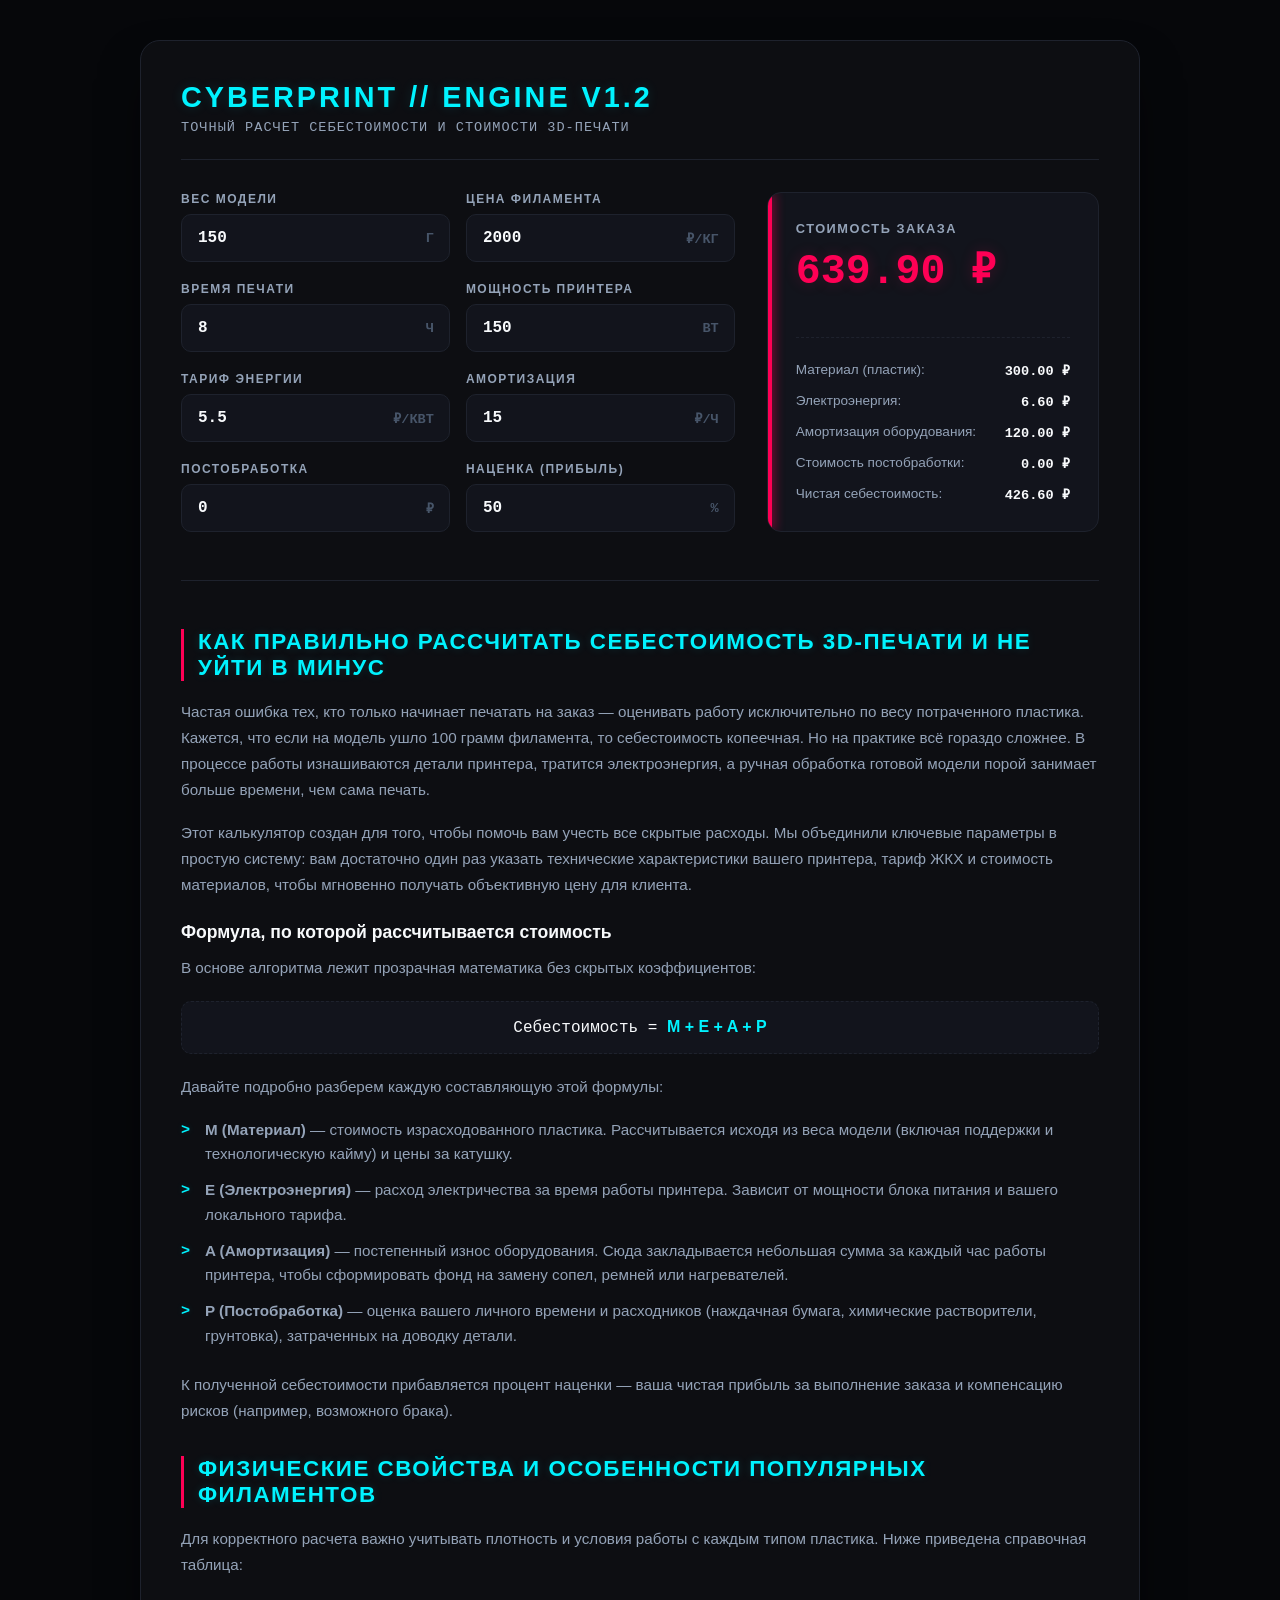
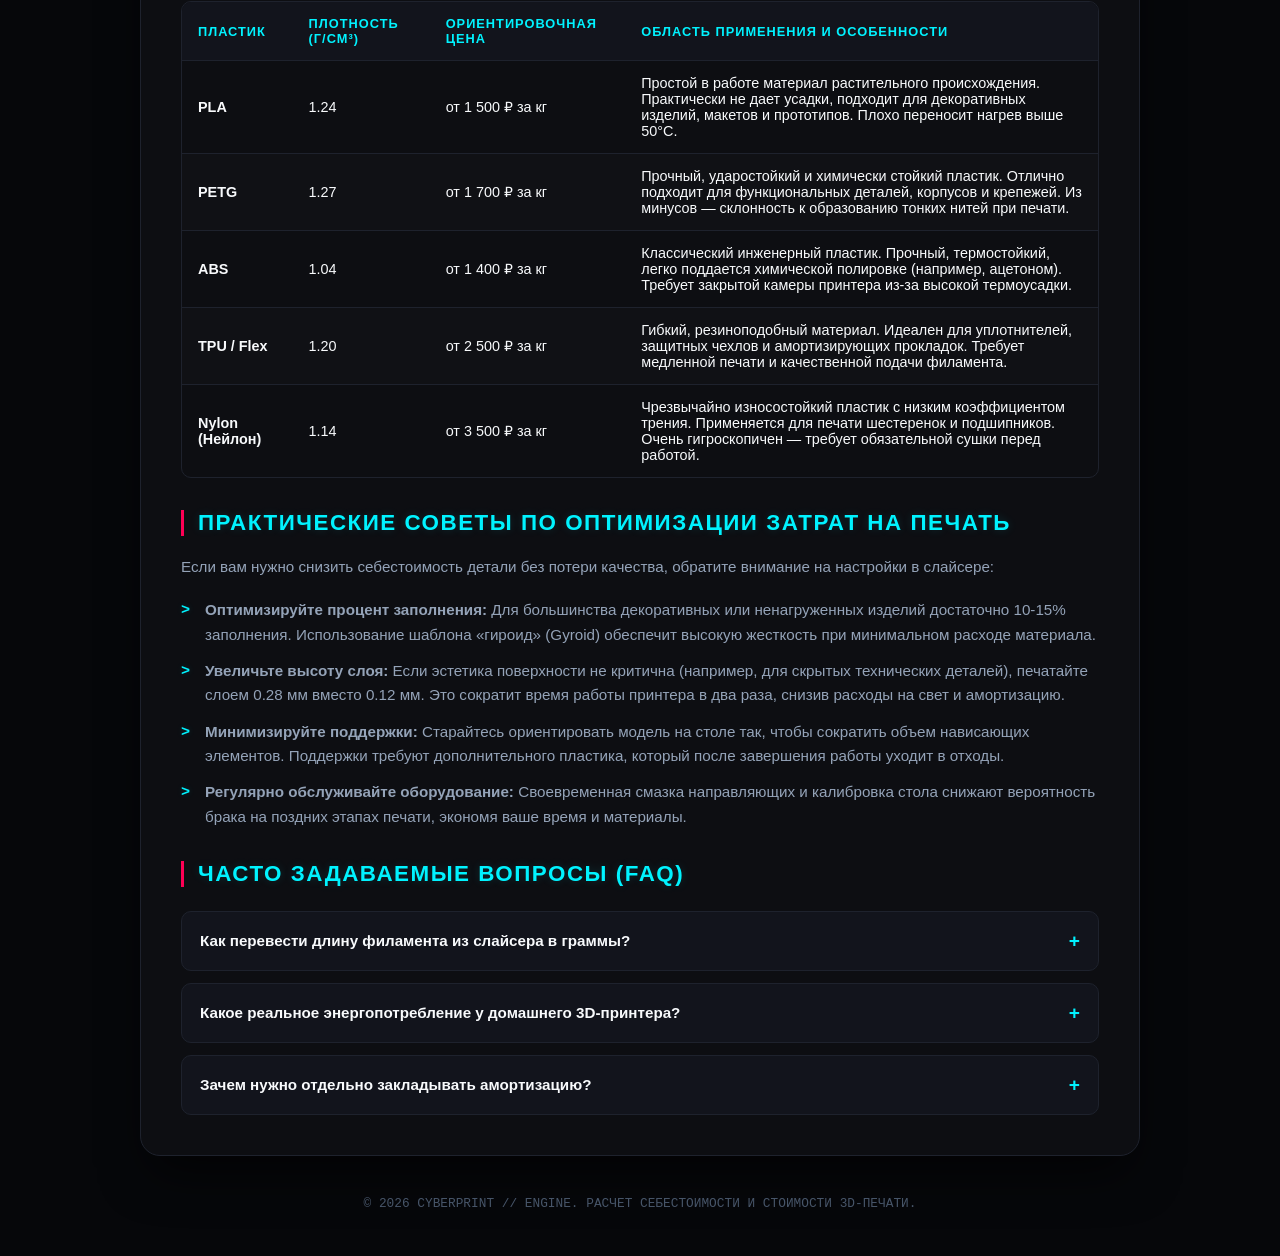
==== 3d-calculator/index.html @ 4d21d2ae "Чистка структуры проекта" ====
<!DOCTYPE html>
<html lang="ru">
<head>
    <meta charset="UTF-8">
    <meta name="viewport" content="width=device-width, initial-scale=1.0">
    <title>Калькулятор стоимости 3D-печати — Простой расчет себестоимости</title>
    <meta name="description" content="Интерактивный калькулятор себестоимости 3D-печати. Простой и точный расчет расходов на пластик, электроэнергию, амортизацию принтера и работу на лету.">
    <meta name="keywords" content="калькулятор 3d печати, расчет стоимости 3д печати, себестоимость 3д печати, калькулятор пластика fdm, расчет цены 3d печати, калькулятор pla abs petg">
    
    <meta name="robots" content="index, follow">
    <link rel="canonical" href="https://yourdomain.ru/">

    <script type="application/ld+json">
    {
      "@context": "https://schema.org",
      "@type": "WebApplication",
      "name": "Cyberprint 3D Engine",
      "url": "https://yourdomain.ru/",
      "operatingSystem": "All",
      "applicationCategory": "BusinessApplication",
      "browserRequirements": "Requires HTML5/JavaScript",
      "genre": "Calculator",
      "offers": {
        "@type": "Offer",
        "price": "0",
        "priceCurrency": "RUB"
      },
      "abstract": "Калькулятор для мгновенного расчета реальной себестоимости и наценки на 3D-печать."
    }
    </script>

    <style>
        :root {
            --bg-base: #06070a;
            --bg-panel: #0d0e12;
            --bg-input: #12141c;
            --border: #1e222d;
            --border-focus: #00f3ff;
            --neon-cyan: #00f3ff;
            --neon-pink: #ff0055;
            --text-primary: #f8fafc;
            --text-secondary: #94a3b8;
            --text-muted: #475569;
            --shadow-cyan: rgba(0, 243, 255, 0.15);
            --shadow-pink: rgba(255, 0, 85, 0.2);
        }

        * {
            box-sizing: border-box;
            margin: 0;
            padding: 0;
            font-family: -apple-system, BlinkMacSystemFont, "Segoe UI", Roboto, Helvetica, Arial, sans-serif;
            -webkit-tap-highlight-color: transparent;
        }

        body {
            background-color: var(--bg-base);
            color: var(--text-primary);
            min-height: 100vh;
            display: flex;
            flex-direction: column;
            align-items: center;
            padding: 40px 20px;
        }

        .container {
            width: 100%;
            max-width: 1000px;
            background: var(--bg-panel);
            border: 1px solid var(--border);
            border-radius: 20px;
            padding: 40px;
            box-shadow: 0 25px 50px -12px rgba(0, 0, 0, 0.7);
        }

        header {
            border-bottom: 1px solid var(--border);
            padding-bottom: 24px;
            margin-bottom: 32px;
            text-align: left;
        }

        h1 {
            font-size: 1.8rem;
            font-weight: 900;
            text-transform: uppercase;
            letter-spacing: 3px;
            color: var(--neon-cyan);
            text-shadow: 0 0 12px var(--shadow-cyan);
        }

        .subtitle {
            font-size: 0.85rem;
            color: var(--text-secondary);
            margin-top: 6px;
            font-family: monospace;
            text-transform: uppercase;
            letter-spacing: 1px;
        }

        .calc-grid {
            display: grid;
            grid-template-columns: 1.25fr 0.75fr;
            gap: 32px;
            margin-bottom: 48px;
        }

        @media (max-width: 850px) {
            .calc-grid {
                grid-template-columns: 1fr;
                gap: 24px;
            }
            .container {
                padding: 24px 16px;
            }
        }

        .calculator-inputs {
            display: grid;
            grid-template-columns: 1fr 1fr;
            gap: 20px 16px;
        }

        @media (max-width: 480px) {
            .calculator-inputs {
                grid-template-columns: 1fr;
            }
        }

        .input-group {
            display: flex;
            flex-direction: column;
            gap: 8px;
        }

        label {
            font-size: 0.75rem;
            color: var(--text-secondary);
            text-transform: uppercase;
            letter-spacing: 1.5px;
            font-weight: 700;
        }

        .input-wrapper {
            position: relative;
            display: flex;
            align-items: center;
        }

        input {
            width: 100%;
            background-color: var(--bg-input);
            border: 1px solid var(--border);
            color: var(--text-primary);
            padding: 14px 16px;
            padding-right: 50px;
            border-radius: 10px;
            font-size: 1rem;
            font-weight: 600;
            font-family: monospace;
            transition: all 0.2s ease;
            outline: none;
        }

        input:focus {
            border-color: var(--border-focus);
            box-shadow: 0 0 14px var(--shadow-cyan);
        }

        input::-webkit-outer-spin-button,
        input::-webkit-inner-spin-button {
            -webkit-appearance: none;
            margin: 0;
        }
        input[type=number] {
            -moz-appearance: textfield;
        }

        .unit {
            position: absolute;
            right: 16px;
            font-size: 0.85rem;
            color: var(--text-muted);
            font-weight: 700;
            pointer-events: none;
            text-transform: uppercase;
            font-family: monospace;
        }

        .results-panel {
            background-color: var(--bg-input);
            border: 1px solid var(--border);
            border-radius: 14px;
            padding: 28px;
            display: flex;
            flex-direction: column;
            justify-content: space-between;
            position: relative;
            overflow: hidden;
        }

        .results-panel::before {
            content: '';
            position: absolute;
            top: 0;
            left: 0;
            width: 4px;
            height: 100%;
            background-color: var(--neon-pink);
            box-shadow: 0 0 12px var(--neon-pink);
        }

        .result-title {
            font-size: 0.8rem;
            color: var(--text-secondary);
            text-transform: uppercase;
            letter-spacing: 1.5px;
            margin-bottom: 8px;
            font-weight: 700;
        }

        .total-price {
            font-size: 2.6rem;
            font-weight: 900;
            color: var(--neon-pink);
            text-shadow: 0 0 15px var(--shadow-pink);
            font-family: monospace;
            margin-bottom: 24px;
            word-break: break-all;
        }

        .breakdown {
            display: flex;
            flex-direction: column;
            gap: 14px;
            border-top: 1px dashed var(--border);
            padding-top: 24px;
        }

        .breakdown-item {
            display: flex;
            justify-content: space-between;
            font-size: 0.85rem;
        }

        .breakdown-label {
            color: var(--text-secondary);
        }

        .breakdown-value {
            font-family: monospace;
            color: var(--text-primary);
            font-weight: 700;
        }

        .seo-section {
            border-top: 1px solid var(--border);
            padding-top: 48px;
        }

        .seo-section h2 {
            color: var(--neon-cyan);
            font-size: 1.4rem;
            margin-top: 32px;
            margin-bottom: 18px;
            text-transform: uppercase;
            letter-spacing: 1.5px;
            border-left: 3px solid var(--neon-pink);
            padding-left: 14px;
            text-shadow: 0 0 10px var(--shadow-cyan);
        }

        .seo-section h2:first-of-type {
            margin-top: 0;
        }

        .seo-section h3 {
            color: var(--text-primary);
            font-size: 1.1rem;
            margin-top: 24px;
            margin-bottom: 12px;
            font-weight: 700;
        }

        .seo-section p {
            color: var(--text-secondary);
            font-size: 0.95rem;
            line-height: 1.7;
            margin-bottom: 18px;
        }

        .formula-box {
            background-color: var(--bg-input);
            border: 1px dashed var(--border);
            border-radius: 10px;
            padding: 16px;
            margin: 20px 0;
            text-align: center;
            font-family: monospace;
            font-size: 1rem;
            color: var(--text-primary);
            overflow-x: auto;
        }

        .formula-box span.math {
            color: var(--neon-cyan);
            font-weight: 700;
        }

        .seo-section ul {
            list-style: none;
            margin-bottom: 24px;
        }

        .seo-section li {
            position: relative;
            padding-left: 24px;
            margin-bottom: 12px;
            color: var(--text-secondary);
            font-size: 0.95rem;
            line-height: 1.6;
        }

        .seo-section li::before {
            content: '>';
            position: absolute;
            left: 0;
            color: var(--neon-cyan);
            font-weight: 900;
            font-family: monospace;
            text-shadow: 0 0 6px var(--shadow-cyan);
        }

        .seo-table-wrapper {
            overflow-x: auto;
            margin: 24px 0;
            border: 1px solid var(--border);
            border-radius: 10px;
        }

        .seo-table {
            width: 100%;
            border-collapse: collapse;
            font-size: 0.9rem;
            text-align: left;
            min-width: 500px;
        }

        .seo-table th, .seo-table td {
            padding: 14px 16px;
            border-bottom: 1px solid var(--border);
        }

        .seo-table th {
            background-color: var(--bg-input);
            color: var(--neon-cyan);
            font-weight: 700;
            text-transform: uppercase;
            letter-spacing: 1px;
            font-size: 0.8rem;
        }

        .seo-table tr:last-child td {
            border-bottom: none;
        }

        .seo-table tr:nth-child(even) {
            background-color: rgba(255, 255, 255, 0.01);
        }

        .faq-container {
            margin-top: 24px;
            display: flex;
            flex-direction: column;
            gap: 12px;
        }

        .faq-item {
            border: 1px solid var(--border);
            border-radius: 10px;
            background: var(--bg-input);
            overflow: hidden;
            transition: border-color 0.2s ease;
        }

        .faq-item:hover {
            border-color: var(--border-focus);
        }

        .faq-item summary {
            padding: 18px;
            font-weight: 700;
            cursor: pointer;
            color: var(--text-primary);
            list-style: none;
            display: flex;
            justify-content: space-between;
            align-items: center;
            font-size: 0.95rem;
            user-select: none;
        }

        .faq-item summary::-webkit-details-marker {
            display: none;
        }

        .faq-item summary::after {
            content: '+';
            color: var(--neon-cyan);
            font-weight: bold;
            font-size: 1.2rem;
            transition: transform 0.2s ease;
        }

        .faq-item[open] summary::after {
            content: '−';
            color: var(--neon-pink);
        }

        .faq-content {
            padding: 0 18px 18px 18px;
            color: var(--text-secondary);
            font-size: 0.9rem;
            line-height: 1.6;
            border-top: 1px solid rgba(30, 34, 45, 0.5);
            padding-top: 14px;
        }

        footer {
            margin-top: 40px;
            font-size: 0.8rem;
            color: var(--text-muted);
            text-align: center;
            font-family: monospace;
        }
    </style>
</head>
<body>

    <div class="container">
        <header>
            <h1>Cyberprint // Engine v1.2</h1>
            <div class="subtitle">Точный расчет себестоимости и стоимости 3D-печати</div>
        </header>

        <div class="calc-grid">
            <section class="calculator-inputs">
                <div class="input-group">
                    <label for="weight">Вес модели</label>
                    <div class="input-wrapper">
                        <input type="number" id="weight" value="150" min="0" oninput="calculate()">
                        <span class="unit">г</span>
                    </div>
                </div>

                <div class="input-group">
                    <label for="filament-price">Цена филамента</label>
                    <div class="input-wrapper">
                        <input type="number" id="filament-price" value="2000" min="0" oninput="calculate()">
                        <span class="unit">₽/кг</span>
                    </div>
                </div>

                <div class="input-group">
                    <label for="time">Время печати</label>
                    <div class="input-wrapper">
                        <input type="number" id="time" value="8" min="0" step="0.5" oninput="calculate()">
                        <span class="unit">ч</span>
                    </div>
                </div>

                <div class="input-group">
                    <label for="power">Мощность принтера</label>
                    <div class="input-wrapper">
                        <input type="number" id="power" value="150" min="0" oninput="calculate()">
                        <span class="unit">Вт</span>
                    </div>
                </div>

                <div class="input-group">
                    <label for="electricity-price">Тариф энергии</label>
                    <div class="input-wrapper">
                        <input type="number" id="electricity-price" value="5.5" min="0" step="0.1" oninput="calculate()">
                        <span class="unit">₽/кВт</span>
                    </div>
                </div>

                <div class="input-group">
                    <label for="depreciation">Амортизация</label>
                    <div class="input-wrapper">
                        <input type="number" id="depreciation" value="15" min="0" oninput="calculate()">
                        <span class="unit">₽/ч</span>
                    </div>
                </div>

                <div class="input-group">
                    <label for="post-process">Постобработка</label>
                    <div class="input-wrapper">
                        <input type="number" id="post-process" value="0" min="0" oninput="calculate()">
                        <span class="unit">₽</span>
                    </div>
                </div>

                <div class="input-group">
                    <label for="markup">Наценка (Прибыль)</label>
                    <div class="input-wrapper">
                        <input type="number" id="markup" value="50" min="0" oninput="calculate()">
                        <span class="unit">%</span>
                    </div>
                </div>
            </section>

            <section class="results-panel">
                <div>
                    <div class="result-title">Стоимость заказа</div>
                    <div class="total-price" id="total-price">0.00 ₽</div>
                </div>

                <div class="breakdown">
                    <div class="breakdown-item">
                        <span class="breakdown-label">Материал (пластик):</span>
                        <span class="breakdown-value" id="cost-filament">0.00 ₽</span>
                    </div>
                    <div class="breakdown-item">
                        <span class="breakdown-label">Электроэнергия:</span>
                        <span class="breakdown-value" id="cost-energy">0.00 ₽</span>
                    </div>
                    <div class="breakdown-item">
                        <span class="breakdown-label">Амортизация оборудования:</span>
                        <span class="breakdown-value" id="cost-depreciation">0.00 ₽</span>
                    </div>
                    <div class="breakdown-item">
                        <span class="breakdown-label">Стоимость постобработки:</span>
                        <span class="breakdown-value" id="cost-post">0.00 ₽</span>
                    </div>
                    <div class="breakdown-item">
                        <span class="breakdown-label">Чистая себестоимость:</span>
                        <span class="breakdown-value" id="cost-base">0.00 ₽</span>
                    </div>
                </div>
            </section>
        </div>

        <article class="seo-section">
            <h2>Как правильно рассчитать себестоимость 3D-печати и не уйти в минус</h2>
            <p>Частая ошибка тех, кто только начинает печатать на заказ — оценивать работу исключительно по весу потраченного пластика. Кажется, что если на модель ушло 100 грамм филамента, то себестоимость копеечная. Но на практике всё гораздо сложнее. В процессе работы изнашиваются детали принтера, тратится электроэнергия, а ручная обработка готовой модели порой занимает больше времени, чем сама печать.</p>
            <p>Этот калькулятор создан для того, чтобы помочь вам учесть все скрытые расходы. Мы объединили ключевые параметры в простую систему: вам достаточно один раз указать технические характеристики вашего принтера, тариф ЖКХ и стоимость материалов, чтобы мгновенно получать объективную цену для клиента.</p>

            <h3>Формула, по которой рассчитывается стоимость</h3>
            <p>В основе алгоритма лежит прозрачная математика без скрытых коэффициентов:</p>
            <div class="formula-box">
                Себестоимость = <span class="math">M + E + A + P</span>
            </div>
            <p>Давайте подробно разберем каждую составляющую этой формулы:</p>
            <ul>
                <li><strong>M (Материал)</strong> — стоимость израсходованного пластика. Рассчитывается исходя из веса модели (включая поддержки и технологическую кайму) и цены за катушку.</li>
                <li><strong>E (Электроэнергия)</strong> — расход электричества за время работы принтера. Зависит от мощности блока питания и вашего локального тарифа.</li>
                <li><strong>A (Амортизация)</strong> — постепенный износ оборудования. Сюда закладывается небольшая сумма за каждый час работы принтера, чтобы сформировать фонд на замену сопел, ремней или нагревателей.</li>
                <li><strong>P (Постобработка)</strong> — оценка вашего личного времени и расходников (наждачная бумага, химические растворители, грунтовка), затраченных на доводку детали.</li>
            </ul>
            <p>К полученной себестоимости прибавляется процент наценки — ваша чистая прибыль за выполнение заказа и компенсацию рисков (например, возможного брака).</p>

            <h2>Физические свойства и особенности популярных филаментов</h2>
            <p>Для корректного расчета важно учитывать плотность и условия работы с каждым типом пластика. Ниже приведена справочная таблица:</p>
            
            <div class="seo-table-wrapper">
                <table class="seo-table">
                    <thead>
                        <tr>
                            <th>Пластик</th>
                            <th>Плотность (г/см³)</th>
                            <th>Ориентировочная цена</th>
                            <th>Область применения и особенности</th>
                        </tr>
                    </thead>
                    <tbody>
                        <tr>
                            <td><strong>PLA</strong></td>
                            <td>1.24</td>
                            <td>от 1 500 ₽ за кг</td>
                            <td>Простой в работе материал растительного происхождения. Практически не дает усадки, подходит для декоративных изделий, макетов и прототипов. Плохо переносит нагрев выше 50°C.</td>
                        </tr>
                        <tr>
                            <td><strong>PETG</strong></td>
                            <td>1.27</td>
                            <td>от 1 700 ₽ за кг</td>
                            <td>Прочный, ударостойкий и химически стойкий пластик. Отлично подходит для функциональных деталей, корпусов и крепежей. Из минусов — склонность к образованию тонких нитей при печати.</td>
                        </tr>
                        <tr>
                            <td><strong>ABS</strong></td>
                            <td>1.04</td>
                            <td>от 1 400 ₽ за кг</td>
                            <td>Классический инженерный пластик. Прочный, термостойкий, легко поддается химической полировке (например, ацетоном). Требует закрытой камеры принтера из-за высокой термоусадки.</td>
                        </tr>
                        <tr>
                            <td><strong>TPU / Flex</strong></td>
                            <td>1.20</td>
                            <td>от 2 500 ₽ за кг</td>
                            <td>Гибкий, резиноподобный материал. Идеален для уплотнителей, защитных чехлов и амортизирующих прокладок. Требует медленной печати и качественной подачи филамента.</td>
                        </tr>
                        <tr>
                            <td><strong>Nylon (Нейлон)</strong></td>
                            <td>1.14</td>
                            <td>от 3 500 ₽ за кг</td>
                            <td>Чрезвычайно износостойкий пластик с низким коэффициентом трения. Применяется для печати шестеренок и подшипников. Очень гигроскопичен — требует обязательной сушки перед работой.</td>
                        </tr>
                    </tbody>
                </table>
            </div>

            <h2>Практические советы по оптимизации затрат на печать</h2>
            <p>Если вам нужно снизить себестоимость детали без потери качества, обратите внимание на настройки в слайсере:</p>
            <ul>
                <li><strong>Оптимизируйте процент заполнения:</strong> Для большинства декоративных или ненагруженных изделий достаточно 10-15% заполнения. Использование шаблона «гироид» (Gyroid) обеспечит высокую жесткость при минимальном расходе материала.</li>
                <li><strong>Увеличьте высоту слоя:</strong> Если эстетика поверхности не критична (например, для скрытых технических деталей), печатайте слоем 0.28 мм вместо 0.12 мм. Это сократит время работы принтера в два раза, снизив расходы на свет и амортизацию.</li>
                <li><strong>Минимизируйте поддержки:</strong> Старайтесь ориентировать модель на столе так, чтобы сократить объем нависающих элементов. Поддержки требуют дополнительного пластика, который после завершения работы уходит в отходы.</li>
                <li><strong>Регулярно обслуживайте оборудование:</strong> Своевременная смазка направляющих и калибровка стола снижают вероятность брака на поздних этапах печати, экономя ваше время и материалы.</li>
            </ul>

            <h2>Часто задаваемые вопросы (FAQ)</h2>
            <div class="faq-container">
                <details class="faq-item">
                    <summary>Как перевести длину филамента из слайсера в граммы?</summary>
                    <div class="faq-content">
                        Расход пластика зависит от его плотности. Для стандартной нити диаметром 1.75 мм можно использовать усредненное правило: 1 метр PLA весит примерно 3 грамма. Соответственно, если слайсер указывает длину в 50 метров, вес модели составит приблизительно 150 грамм. Для других материалов это значение будет незначительно корректироваться в соответствии с их плотностью.
                    </div>
                </details>
                <details class="faq-item">
                    <summary>Какое реальное энергопотребление у домашнего 3D-принтера?</summary>
                    <div class="faq-content">
                        Максимальная мощность потребляется только во время первоначального нагрева стола и сопла (в среднем от 250 до 450 Вт). В процессе самой печати нагревательные элементы включаются циклически для поддержания температуры. Среднее непрерывное потребление большинства современных FDM-принтеров составляет около 100–150 Вт в час.
                    </div>
                </details>
                <details class="faq-item">
                    <summary>Зачем нужно отдельно закладывать амортизацию?</summary>
                    <div class="faq-content">
                        Подвижные узлы принтера имеют ограниченный ресурс. Рано или поздно вам придется заменить латунное сопло, износившийся термобарьер, вентилятор обдува или тефлоновую трубку. Если не закладывать эти расходы (даже символические 10–15 рублей за час работы) в стоимость каждого заказа, любые ремонтные работы вам придется оплачивать полностью из собственной прибыли.
                    </div>
                </details>
            </div>
        </article>
    </div>

    <footer>
        &copy; 2026 CYBERPRINT // ENGINE. РАСЧЕТ СЕБЕСТОИМОСТИ И СТОИМОСТИ 3D-ПЕЧАТИ.
    </footer>

    <script>
        function calculate() {
            const weight = parseFloat(document.getElementById('weight').value) || 0;
            const filamentPrice = parseFloat(document.getElementById('filament-price').value) || 0;
            const time = parseFloat(document.getElementById('time').value) || 0;
            const power = parseFloat(document.getElementById('power').value) || 0;
            const electricityPrice = parseFloat(document.getElementById('electricity-price').value) || 0;
            const depreciation = parseFloat(document.getElementById('depreciation').value) || 0;
            const postProcess = parseFloat(document.getElementById('post-process').value) || 0;
            const markup = parseFloat(document.getElementById('markup').value) || 0;

            const costFilament = (weight / 1000) * filamentPrice;
            const costEnergy = (power / 1000) * time * electricityPrice;
            const costDepreciation = time * depreciation;
            
            const costBase = costFilament + costEnergy + costDepreciation + postProcess;
            const totalPrice = costBase * (1 + markup / 100);

            document.getElementById('cost-filament').textContent = costFilament.toFixed(2) + ' ₽';
            document.getElementById('cost-energy').textContent = costEnergy.toFixed(2) + ' ₽';
            document.getElementById('cost-depreciation').textContent = costDepreciation.toFixed(2) + ' ₽';
            document.getElementById('cost-post').textContent = postProcess.toFixed(2) + ' ₽';
            document.getElementById('cost-base').textContent = costBase.toFixed(2) + ' ₽';
            document.getElementById('total-price').textContent = totalPrice.toFixed(2) + ' ₽';
        }

        window.onload = calculate;
    </script>
</body>
</html>
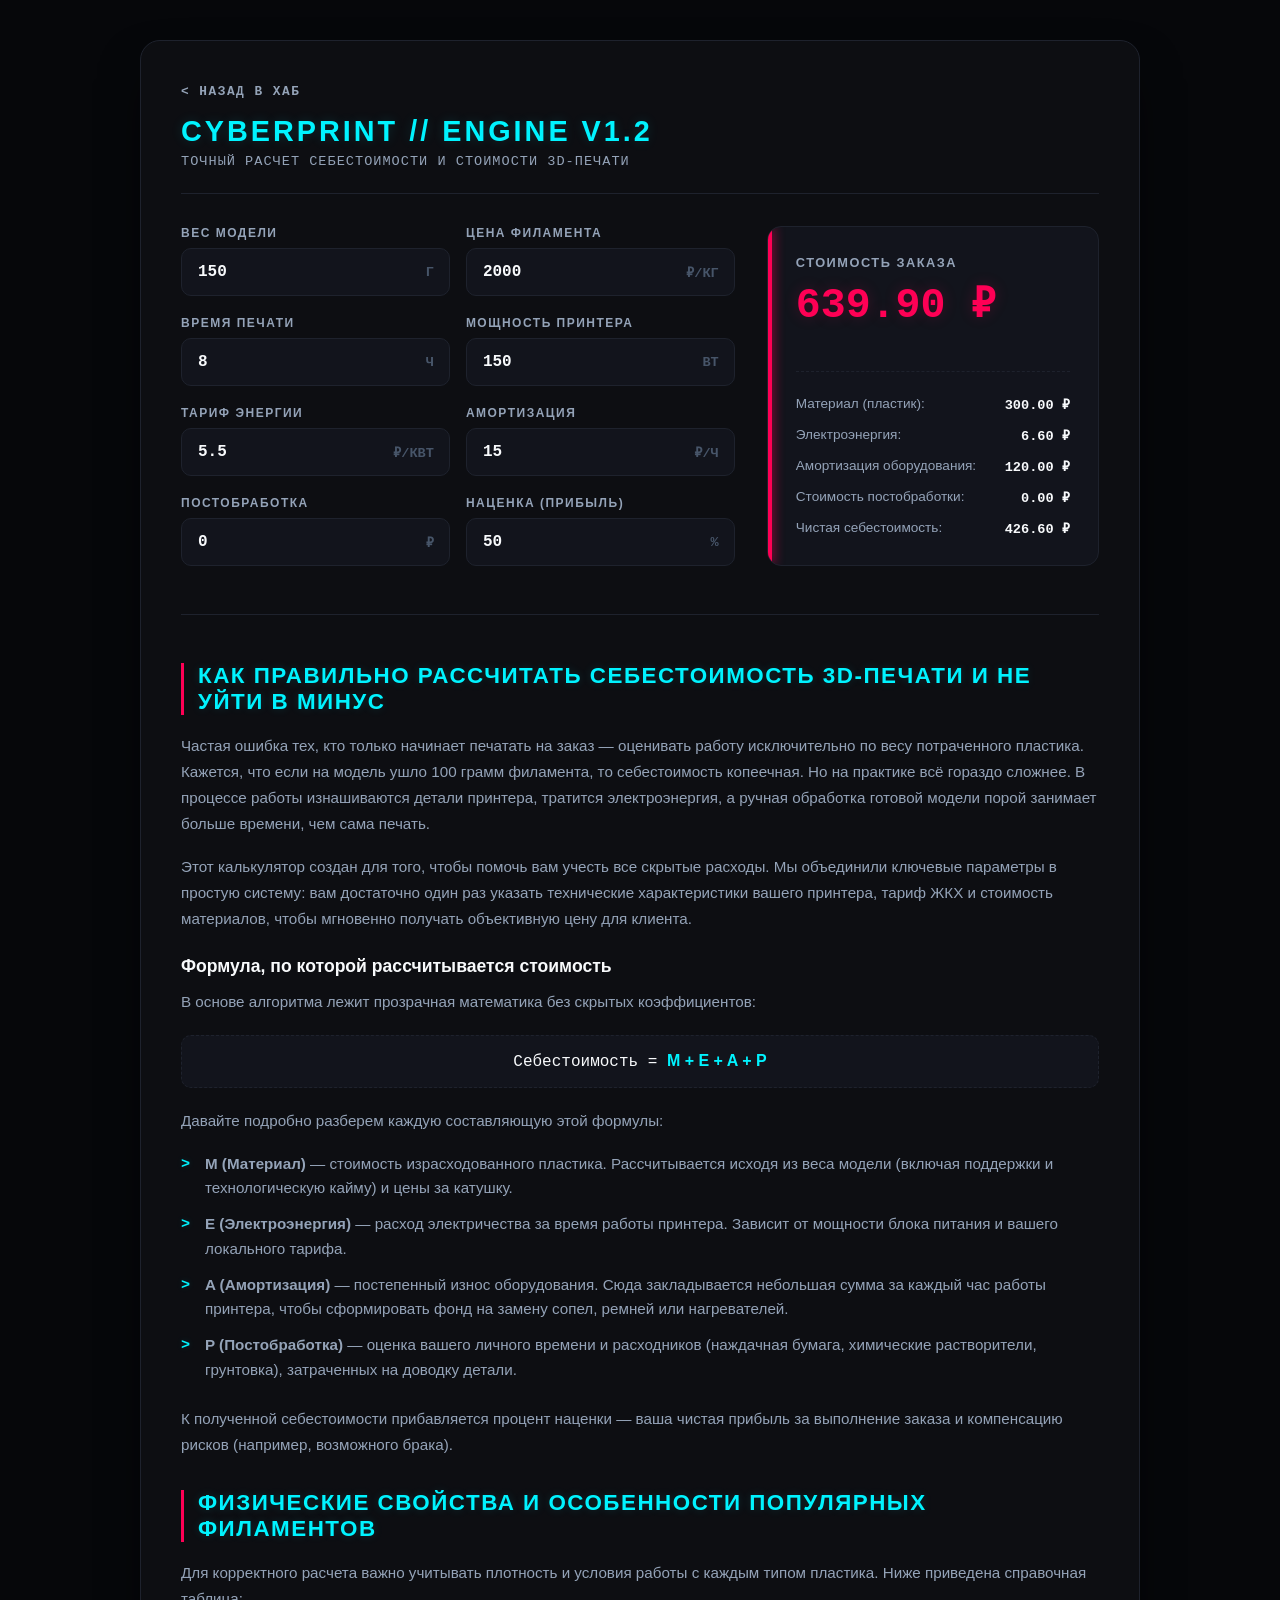
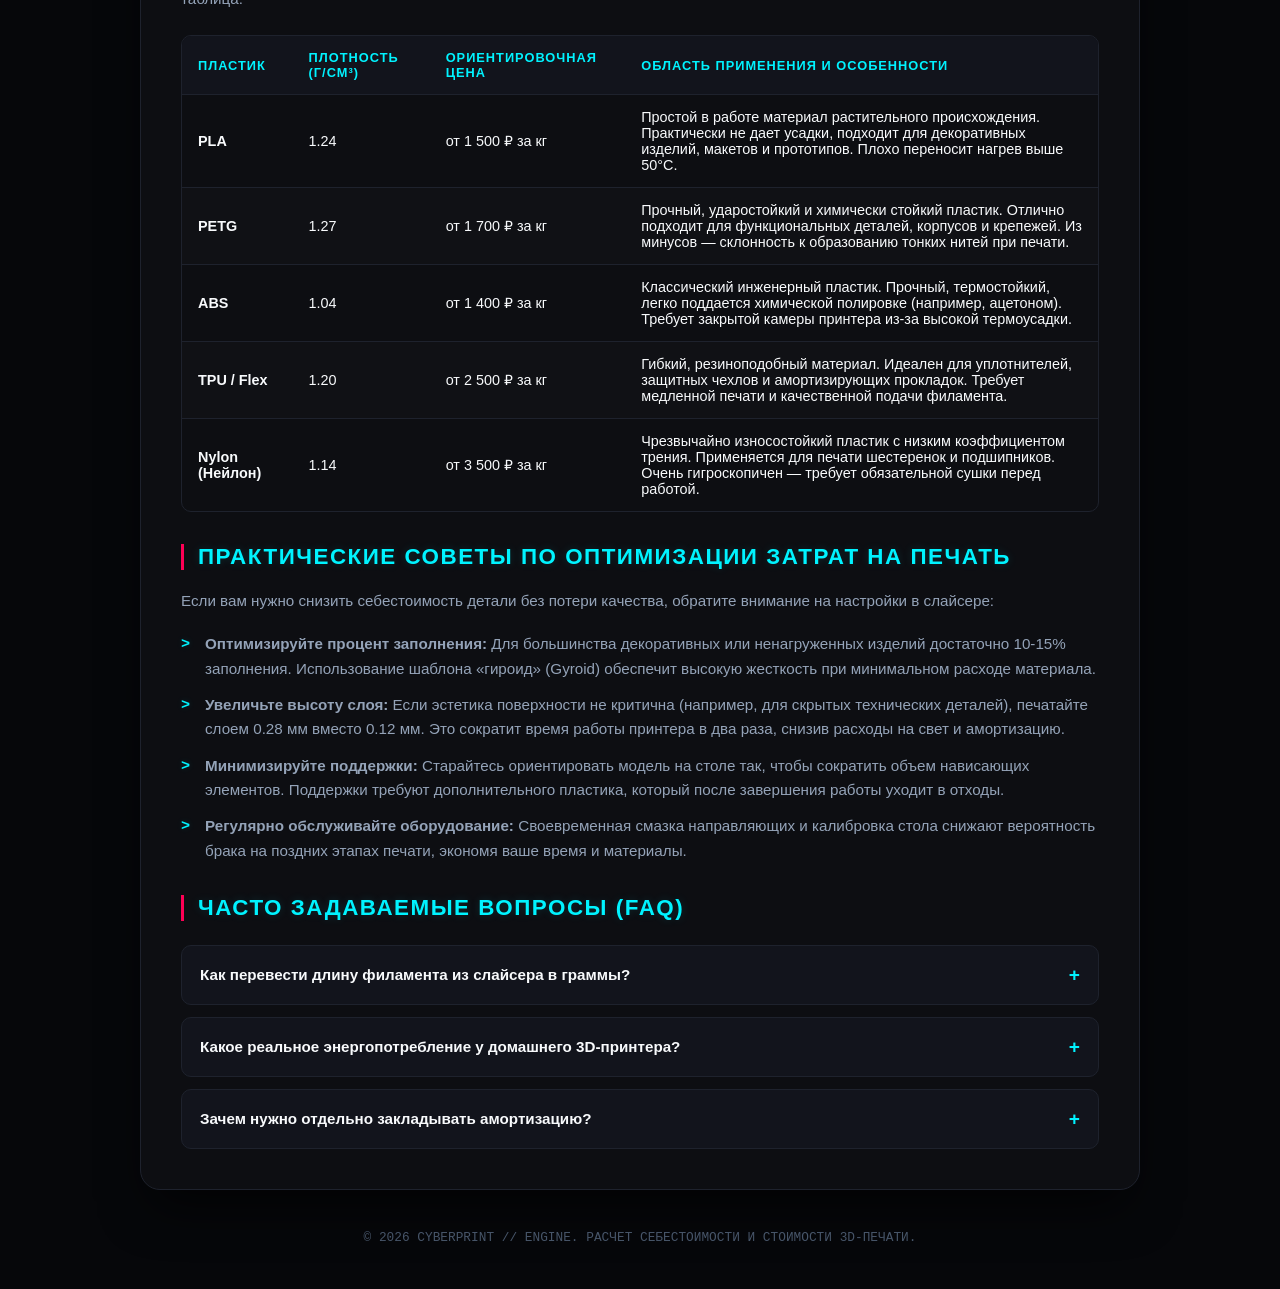
==== commit 0e9f1cc6: "Добавление страницы с аккордами, разделение стилей, правка главной и других страничек" ====
--- a/3d-calculator/index.html
+++ b/3d-calculator/index.html
@@ -8,7 +8,8 @@
     <meta name="keywords" content="калькулятор 3d печати, расчет стоимости 3д печати, себестоимость 3д печати, калькулятор пластика fdm, расчет цены 3d печати, калькулятор pla abs petg">
     
     <meta name="robots" content="index, follow">
-    <link rel="canonical" href="https://yourdomain.ru/">
+    <link rel="canonical" href="https://cybertools.ru/index.html">
+    <link rel="stylesheet" href="../css/global.css">
 
     <script type="application/ld+json">
     {
@@ -30,74 +31,6 @@
     </script>
 
     <style>
-        :root {
-            --bg-base: #06070a;
-            --bg-panel: #0d0e12;
-            --bg-input: #12141c;
-            --border: #1e222d;
-            --border-focus: #00f3ff;
-            --neon-cyan: #00f3ff;
-            --neon-pink: #ff0055;
-            --text-primary: #f8fafc;
-            --text-secondary: #94a3b8;
-            --text-muted: #475569;
-            --shadow-cyan: rgba(0, 243, 255, 0.15);
-            --shadow-pink: rgba(255, 0, 85, 0.2);
-        }
-
-        * {
-            box-sizing: border-box;
-            margin: 0;
-            padding: 0;
-            font-family: -apple-system, BlinkMacSystemFont, "Segoe UI", Roboto, Helvetica, Arial, sans-serif;
-            -webkit-tap-highlight-color: transparent;
-        }
-
-        body {
-            background-color: var(--bg-base);
-            color: var(--text-primary);
-            min-height: 100vh;
-            display: flex;
-            flex-direction: column;
-            align-items: center;
-            padding: 40px 20px;
-        }
-
-        .container {
-            width: 100%;
-            max-width: 1000px;
-            background: var(--bg-panel);
-            border: 1px solid var(--border);
-            border-radius: 20px;
-            padding: 40px;
-            box-shadow: 0 25px 50px -12px rgba(0, 0, 0, 0.7);
-        }
-
-        header {
-            border-bottom: 1px solid var(--border);
-            padding-bottom: 24px;
-            margin-bottom: 32px;
-            text-align: left;
-        }
-
-        h1 {
-            font-size: 1.8rem;
-            font-weight: 900;
-            text-transform: uppercase;
-            letter-spacing: 3px;
-            color: var(--neon-cyan);
-            text-shadow: 0 0 12px var(--shadow-cyan);
-        }
-
-        .subtitle {
-            font-size: 0.85rem;
-            color: var(--text-secondary);
-            margin-top: 6px;
-            font-family: monospace;
-            text-transform: uppercase;
-            letter-spacing: 1px;
-        }
-
         .calc-grid {
             display: grid;
             grid-template-columns: 1.25fr 0.75fr;
@@ -109,9 +42,6 @@
             .calc-grid {
                 grid-template-columns: 1fr;
                 gap: 24px;
-            }
-            .container {
-                padding: 24px 16px;
             }
         }
 
@@ -174,6 +104,7 @@
         }
         input[type=number] {
             -moz-appearance: textfield;
+            appearance: textfield;
         }
 
         .unit {
@@ -425,20 +356,16 @@
             border-top: 1px solid rgba(30, 34, 45, 0.5);
             padding-top: 14px;
         }
-
-        footer {
-            margin-top: 40px;
-            font-size: 0.8rem;
-            color: var(--text-muted);
-            text-align: center;
-            font-family: monospace;
-        }
     </style>
+    <script src="https://yandex.ru/ads/system/context.js" async></script>
+    <script data-page-id="19597235" src="https://yandex.ru/ads/system/ap-loader.js" async></script>
 </head>
 <body>
 
     <div class="container">
         <header>
+            <a href="../index.html" class="back-link">&lt; Назад в хаб</a>
+
             <h1>Cyberprint // Engine v1.2</h1>
             <div class="subtitle">Точный расчет себестоимости и стоимости 3D-печати</div>
         </header>
--- a/css/global.css
+++ b/css/global.css
@@ -0,0 +1,98 @@
+:root {
+    --bg-base: #06070a;
+    --bg-panel: #0d0e12;
+    --bg-input: #12141c;
+    --border: #1e222d;
+    --border-focus: #00f3ff;
+    --neon-cyan: #00f3ff;
+    --neon-pink: #ff0055;
+    --text-primary: #f8fafc;
+    --text-secondary: #94a3b8;
+    --text-muted: #475569;
+    --shadow-cyan: rgba(0, 243, 255, 0.15);
+    --shadow-pink: rgba(255, 0, 85, 0.2);
+}
+
+* {
+    box-sizing: border-box;
+    margin: 0;
+    padding: 0;
+    font-family: -apple-system, BlinkMacSystemFont, "Segoe UI", Roboto, Helvetica, Arial, sans-serif;
+    -webkit-tap-highlight-color: transparent;
+}
+
+body {
+    background-color: var(--bg-base);
+    color: var(--text-primary);
+    min-height: 100vh;
+    display: flex;
+    flex-direction: column;
+    align-items: center;
+    padding: 40px 20px;
+}
+
+.container {
+    width: 100%;
+    max-width: 1000px;
+    background: var(--bg-panel);
+    border: 1px solid var(--border);
+    border-radius: 20px;
+    padding: 40px;
+    box-shadow: 0 25px 50px -12px rgba(0, 0, 0, 0.7);
+}
+
+@media (max-width: 850px) {
+    .container {
+        padding: 24px 16px;
+    }
+}
+
+header {
+    border-bottom: 1px solid var(--border);
+    padding-bottom: 24px;
+    margin-bottom: 32px;
+    text-align: left;
+}
+
+h1 {
+    font-size: 1.8rem;
+    font-weight: 900;
+    text-transform: uppercase;
+    letter-spacing: 3px;
+    color: var(--neon-cyan);
+    text-shadow: 0 0 12px var(--shadow-cyan);
+}
+
+.subtitle {
+    font-size: 0.85rem;
+    color: var(--text-secondary);
+    margin-top: 6px;
+    font-family: monospace;
+    text-transform: uppercase;
+    letter-spacing: 1px;
+}
+
+.back-link {
+    display: inline-block;
+    color: var(--text-secondary);
+    text-decoration: none;
+    font-family: monospace;
+    font-size: 0.8rem;
+    margin-bottom: 16px;
+    text-transform: uppercase;
+    letter-spacing: 1.5px;
+    font-weight: bold;
+    transition: color 0.2s ease;
+}
+
+.back-link:hover {
+    color: var(--neon-cyan);
+}
+
+footer {
+    margin-top: 40px;
+    font-size: 0.8rem;
+    color: var(--text-muted);
+    text-align: center;
+    font-family: monospace;
+}
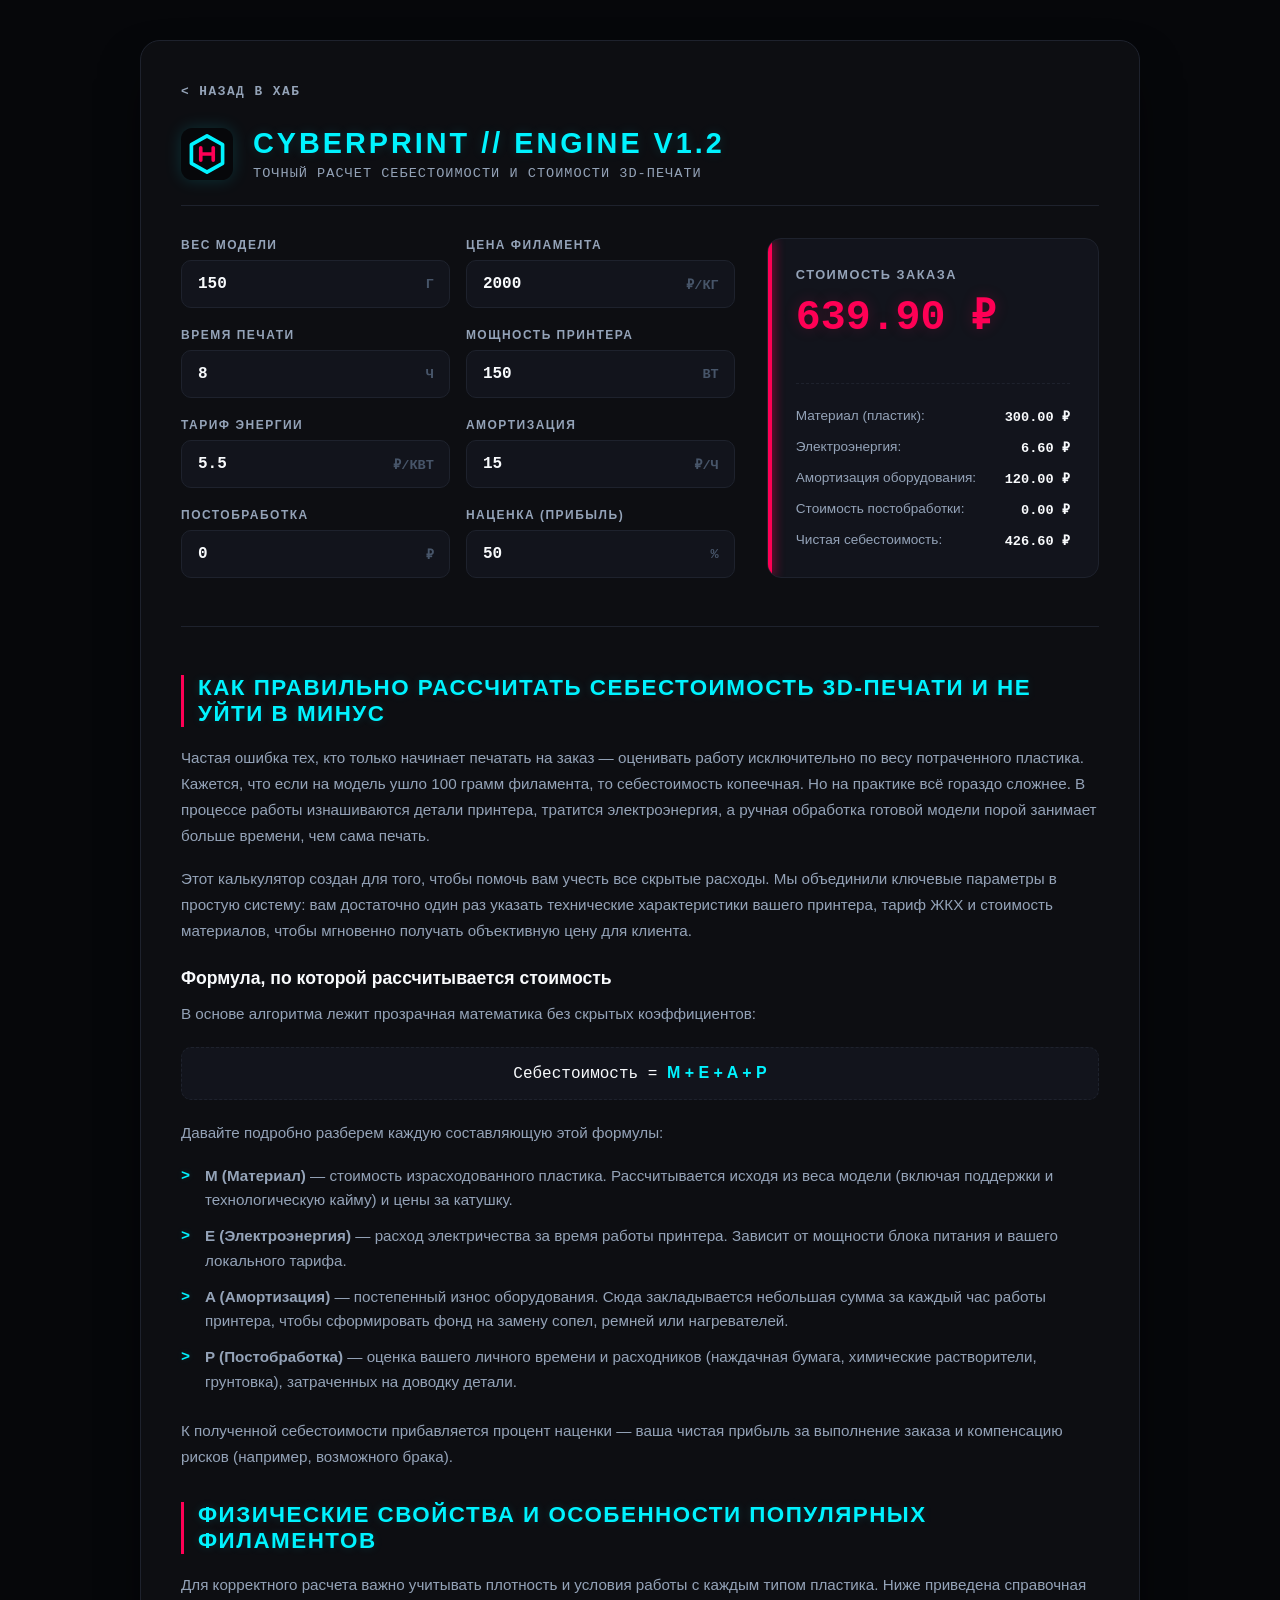
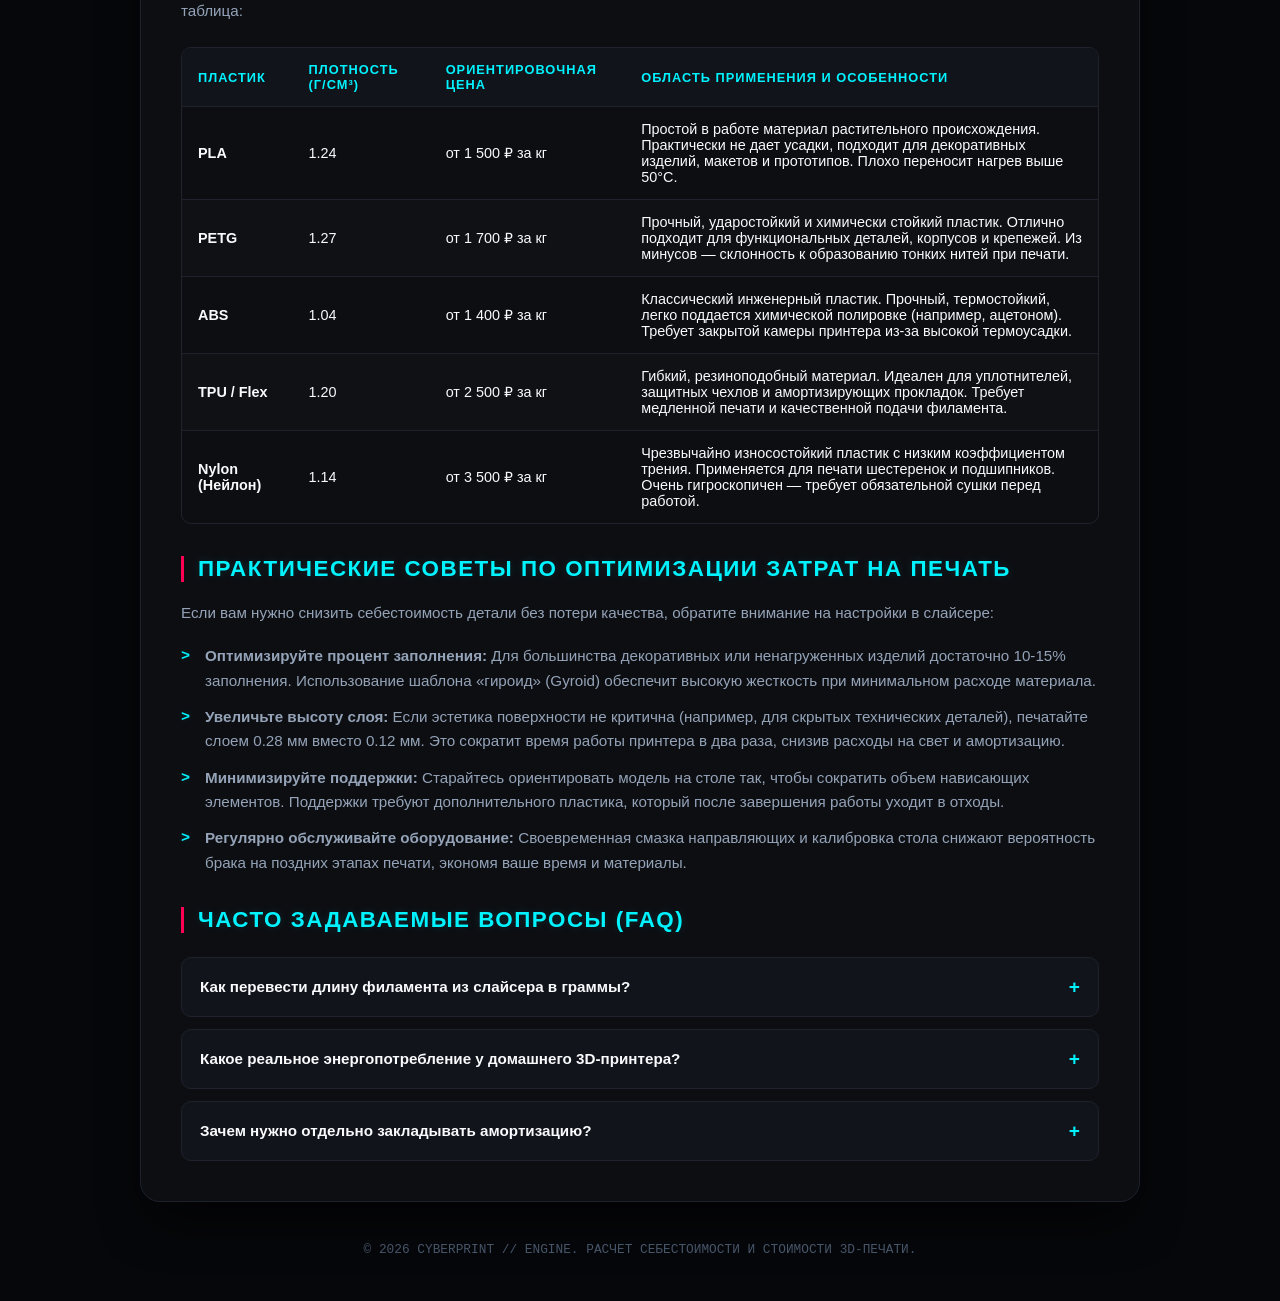
==== commit 2afb49a1: "Добавлена иконка сайта" ====
--- a/3d-calculator/index.html
+++ b/3d-calculator/index.html
@@ -4,6 +4,7 @@
     <meta charset="UTF-8">
     <meta name="viewport" content="width=device-width, initial-scale=1.0">
     <title>Калькулятор стоимости 3D-печати — Простой расчет себестоимости</title>
+    <link rel="icon" type="image/svg+xml" href="../favicon.svg">
     <meta name="description" content="Интерактивный калькулятор себестоимости 3D-печати. Простой и точный расчет расходов на пластик, электроэнергию, амортизацию принтера и работу на лету.">
     <meta name="keywords" content="калькулятор 3d печати, расчет стоимости 3д печати, себестоимость 3д печати, калькулятор пластика fdm, расчет цены 3d печати, калькулятор pla abs petg">
     
@@ -365,9 +366,13 @@
     <div class="container">
         <header>
             <a href="../index.html" class="back-link">&lt; Назад в хаб</a>
-
-            <h1>Cyberprint // Engine v1.2</h1>
-            <div class="subtitle">Точный расчет себестоимости и стоимости 3D-печати</div>
+            <div class="header-body">
+                <img src="../favicon.svg" class="header-logo" alt="Cyberhub Logo">
+                <div class="header-text">
+                    <h1>Cyberprint // Engine v1.2</h1>
+                    <div class="subtitle">Точный расчет себестоимости и стоимости 3D-печати</div>
+                </div>
+            </div>
         </header>
 
         <div class="calc-grid">
--- a/css/global.css
+++ b/css/global.css
@@ -95,4 +95,63 @@
     color: var(--text-muted);
     text-align: center;
     font-family: monospace;
+}
+
+.logo-container {
+    display: flex;
+    align-items: center;
+    gap: 16px;
+    margin-bottom: 8px;
+}
+
+.cyber-logo {
+    width: 42px;
+    height: 42px;
+    transition: transform 0.3s ease, filter 0.3s ease;
+}
+
+.cyber-logo:hover {
+    transform: rotate(60deg);
+    filter: drop-shadow(0 0 8px var(--neon-pink));
+}
+
+.logo-hexagon {
+    fill: none;
+    stroke: var(--neon-cyan);
+    stroke-width: 6;
+    filter: drop-shadow(0 0 4px var(--shadow-cyan));
+}
+
+.logo-core {
+    fill: none;
+    stroke: var(--neon-pink);
+    stroke-width: 6;
+    stroke-linecap: round;
+    stroke-linejoin: round;
+    filter: drop-shadow(0 0 5px var(--shadow-pink));
+}
+
+.header-body {
+    display: flex;
+    align-items: center;
+    gap: 20px;
+    margin-top: 12px;
+}
+
+.header-logo {
+    width: 52px;
+    height: 52px;
+    flex-shrink: 0;
+    filter: drop-shadow(0 0 8px var(--shadow-cyan));
+    transition: transform 0.3s ease, filter 0.3s ease;
+}
+
+.header-logo:hover {
+    transform: rotate(15deg) scale(1.05);
+    filter: drop-shadow(0 0 12px var(--neon-pink));
+}
+
+.header-text {
+    display: flex;
+    flex-direction: column;
 }
